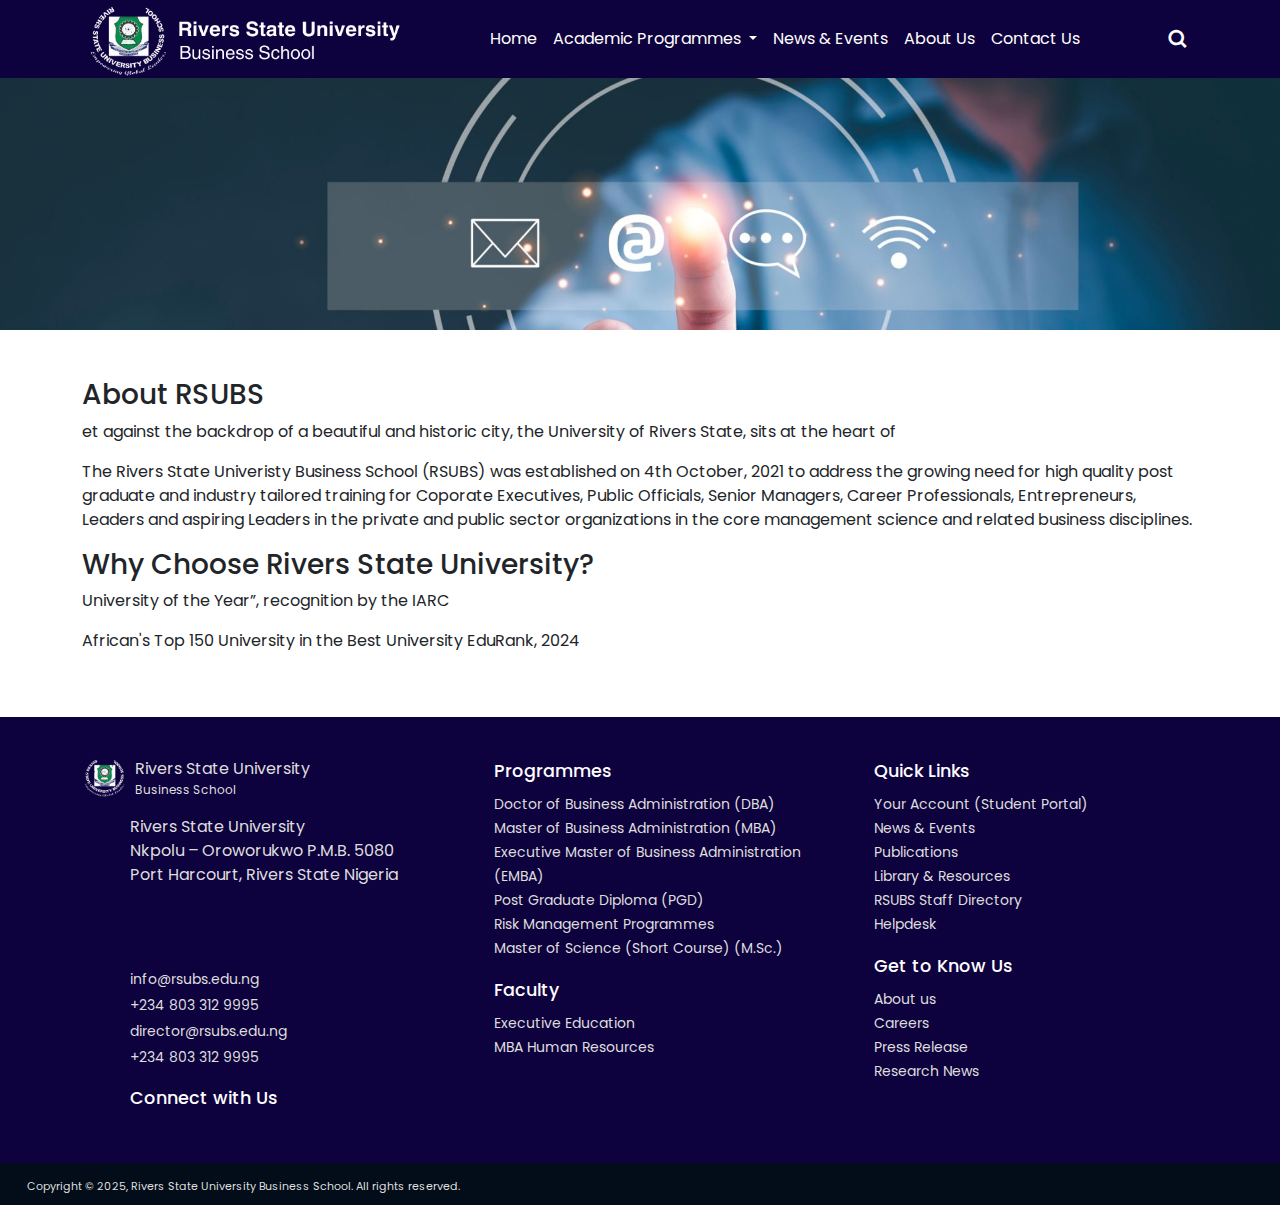
==== about.html @ 6d8b3d9a "doc:add_about_us page" ====
<!DOCTYPE html>
<html lang="en">
  <head>
    <meta charset="UTF-8" />
    <meta name="viewport" content="width=device-width, initial-scale=1.0" />
    <link href="favicon.ico" rel="shortcut icon" type="image/x-icon" />
    <!-- Boxicons CDN Link -->
    <link
      href="https://unpkg.com/boxicons@2.0.7/css/boxicons.min.css"
      rel="stylesheet"
    />
    <!-- font awesome -->
    <link
      rel="stylesheet"
      href="https://cdnjs.cloudflare.com/ajax/libs/font-awesome/6.1.0/css/all.min.css"
      integrity="sha512-10/jx2EXwxxWqCLX/hHth/vu2KY3jCF70dCQB8TSgNjbCVAC/8vai53GfMDrO2Emgwccf2pJqxct9ehpzG+MTw=="
      crossorigin="anonymous"
      referrerpolicy="no-referrer"
    />
    <!-- CSS Style -->
    <link rel="stylesheet" href="css/styles.css" />
    <link rel="stylesheet" href="css/newIndexStyle.css" />
    <!-- Bootstrap -->
    <link rel="stylesheet" href="bootstrap-5.3.3-dist/css/bootstrap.min.css" />
    <link
      rel="stylesheet"
      href="https://cdnjs.cloudflare.com/ajax/libs/OwlCarousel2/2.3.4/assets/owl.carousel.min.css"
    />
    <link
      rel="stylesheet"
      href="https://cdnjs.cloudflare.com/ajax/libs/OwlCarousel2/2.3.4/assets/owl.theme.default.min.css"
    />
    <link rel="stylesheet" href="style.css" />
    <title>About Us</title>
  </head>

  <body>
    <div class="wrapper">
      <!-- header -->
      <!-- <div class="header"></div> -->
      <header class="pb-3 py-lg-1 fixed-top">
        <nav class="navbar navbar-expand-lg container bg-transparent">
          <div class="container-fluid">
            <div class="logo">
              <a href="#">
                <img
                  src="images/RSULogo.png"
                  alt="Business School - RSU"
                  width="330px"
                />
              </a>
            </div>
            <button
              class="navbar-toggler"
              type="button"
              data-bs-toggle="offcanvas"
              data-bs-target="#offcanvasNavbar"
              aria-controls="offcanvasNavbar"
              aria-expanded="false"
              aria-label="Toggle navigation"
            >
              <span class="navbar-toggler-icon"></span>
            </button>
            <div class="offcanvas offcanvas-start" id="offcanvasNavbar">
              <div class="offcanvas-header">
                <h5
                  class="offcanvas-title text-white"
                  id="offcanvasNavbarLabel"
                >
                  RSUBS
                </h5>
                <button
                  type="button"
                  class="btn-close"
                  data-bs-dismiss="offcanvas"
                  aria-label="Close"
                ></button>
              </div>
              <div class="offcanvas-body">
                <ul class="navbar-nav ms-auto me-auto">
                  <li class="nav-item">
                    <a
                      class="nav-link active"
                      aria-current="page"
                      href="index.html"
                      >Home</a
                    >
                  </li>
                  <li class="nav-item dropdown">
                    <a
                      class="nav-link dropdown-toggle"
                      href="#"
                      role="button"
                      data-bs-toggle="dropdown"
                      aria-expanded="false"
                    >
                      Academic Programmes
                    </a>
                    <ul class="dropdown-menu border-0">
                      <li>
                        <a class="dropdown-item" href="#"
                          >Doctor of Business Administration</a
                        >
                      </li>
                      <li>
                        <a class="dropdown-item" href="#"
                          >Master of Business Administration</a
                        >
                      </li>
                      <li>
                        <a class="dropdown-item text-wrap" href="#"
                          >Executive Master of Business Administration</a
                        >
                      </li>

                      <li>
                        <a class="dropdown-item" href="#"
                          >Post Graduate Diploma</a
                        >
                      </li>
                      <li>
                        <a class="dropdown-item" href="#"
                          >Risk Management Programmes</a
                        >
                      </li>
                      <li class="dropdown">
                        <a
                          class="dropdown-item dropdown-toggle"
                          href="#"
                          role="button"
                          data-bs-display="static"
                          data-bs-toggle="dropdown"
                          aria-expanded="false"
                          >Master of Science (Short Courses)</a
                        >
                        <ul class="dropdown-menu sub-menu border-0">
                          <li>
                            <a class="dropdown-item" href="#"
                              >Laboratory Management</a
                            >
                          </li>
                          <li>
                            <a class="dropdown-item" href="#"
                              >Educational Management</a
                            >
                          </li>
                          <li>
                            <a class="dropdown-item" href="#"
                              >Small Business Management</a
                            >
                          </li>
                        </ul>
                      </li>
                    </ul>
                  </li>
                  <li class="nav-item">
                    <a class="nav-link" href="#news.html">News & Events</a>
                  </li>
                  <li class="nav-item">
                    <a class="nav-link" href="about.html">About Us</a>
                  </li>
                  <li class="nav-item">
                    <a class="nav-link" href="contact.html">Contact Us</a>
                  </li>
                </ul>
                <div class="search-box">
                  <i class="bx bx-search"></i>
                  <div class="input-box">
                    <input type="text" placeholder="Search..." />
                  </div>
                </div>
              </div>
            </div>
          </div>
        </nav>
      </header>
      <!-- header end -->

      <main>
        <section id="hero-section">
          <div class="contactHero--img"></div>
        </section>
        <div class="container py-5">
          <section class="about-content">
            <div class="brief-history">
              <h3>About RSUBS</h3>
              <p>
                et against the backdrop of a beautiful and historic city, the
                University of Rivers State, sits at the heart of
              </p>
              <p>
                The Rivers State Univeristy Business School (RSUBS) was
                established on 4th October, 2021 to address the growing need for
                high quality post graduate and industry tailored training for
                Coporate Executives, Public Officials, Senior Managers, Career
                Professionals, Entrepreneurs, Leaders and aspiring Leaders in
                the private and public sector organizations in the core
                management science and related business disciplines.
              </p>
            </div>
            <div class="rsu-accolades">
              <div>
                <h3 class="rsu-accolades-heading">
                  Why Choose Rivers State University?
                </h3>
              </div>
              <article class="rsu-accolades-blocks">
                <div class="rsu-accolades-block-1">
                  <span class="accolades-icon"
                    ><i class="fa-solid fa-crown"></i
                  ></span>
                  <p class="accolades-text">
                    University of the Year”, recognition by the IARC
                  </p>
                </div>
                <div class="rsu-accolades-block-2">
                  <span class="accolades-icon"
                    ><i class="fa-solid fa-ranking-star"></i
                  ></span>
                  <p class="accolades-text">
                    African's Top 150 University in the Best University EduRank,
                    2024
                  </p>
                </div>
              </article>
            </div>
          </section>
        </div>
      </main>

      <!-- footer-->
      <footer id="footer"></footer>
    </div>

    <script src="bootstrap-5.3.3-dist/js/jquery-3.7.1.min.js"></script>
    <script src="https://cdnjs.cloudflare.com/ajax/libs/OwlCarousel2/2.3.4/owl.carousel.min.js"></script>
    <script src="bootstrap-5.3.3-dist/js/bootstrap.bundle.min.js"></script>
    <script>
      document.querySelectorAll(".dropdown-menu a").forEach(function (e) {
        let nextEl = e.nextElementSibling;
        if (nextEl && nextEl.classList.contains("sub-menu")) {
          e.addEventListener("click", function (e) {
            e.preventDefault();
            e.stopPropagation();
          });
        }
      });

      $(".testimonial_slider_area").owlCarousel({
        autoplay: true,
        slideSpeed: 1000,
        items: 3,
        loop: true,
        nav: true,
        navText: [
          '<i class="fa fa-arrow-left"></i>',
          '<i class="fa fa-arrow-right"></i>',
        ],
        margin: 30,
        dots: false,
        responsive: {
          320: {
            items: 1,
          },
          600: {
            items: 1,
          },
          767: {
            items: 2,
          },
          1000: {
            items: 3,
          },
        },
      });
    </script>
    <script src="js/headerFooter.js"></script>
    <script src="js/scripts.js"></script>
  </body>
</html>
---- css/styles.css ----
/* Googlefont Poppins CDN Link */
@import url("https://fonts.googleapis.com/css2?family=Poppins:wght@200;300;400;500;600;700&display=swap");
* {
  margin: 0;
  padding: 0;
  box-sizing: border-box;
  font-family: "Poppins", sans-serif;
}
body {
  min-height: 100vh;
}
nav {
  position: fixed;
  top: 0;
  left: 0;
  width: 100%;
  height: 100%;
  height: 70px;
  background: #3b5998;
  box-shadow: 0 1px 2px rgba(0, 0, 0, 0.2);
  z-index: 99;
}
nav .navbar {
  height: 100%;
  max-width: 1250px;
  width: 100%;
  display: flex;
  align-items: center;
  justify-content: space-between;
  margin: auto;
  /* background: red; */
  padding: 0 50px;
}
.navbar .logo a {
  color: #fff;
  text-decoration: none;
}
nav .navbar .nav-links {
  line-height: 70px;
  height: 100%;
}
nav .navbar .links {
  display: flex;
}
nav .navbar .links li {
  position: relative;
  display: flex;
  align-items: center;
  justify-content: space-between;
  list-style: none;
  padding: 0 14px;
}
nav .navbar .links li a {
  height: 100%;
  text-decoration: none;
  white-space: nowrap;
  color: #fff;
  font-size: 15px;
  font-weight: 500;
}
.links li:hover .htmlcss-arrow,
.links li:hover .js-arrow {
  transform: rotate(180deg);
}

nav .navbar .links li .arrow {
  /* background: red; */
  height: 100%;
  width: 22px;
  line-height: 70px;
  text-align: center;
  display: inline-block;
  color: #fff;
  transition: all 0.3s ease;
}
nav .navbar .links li .sub-menu {
  position: absolute;
  top: 70px;
  left: 0;
  line-height: 40px;
  background: #3b5998;
  box-shadow: 0 1px 2px rgba(0, 0, 0, 0.2);
  border-radius: 0 0 4px 4px;
  display: none;
  z-index: 2;
}
nav .navbar .links li:hover .htmlCss-sub-menu,
nav .navbar .links li:hover .js-sub-menu {
  display: block;
}
.navbar .links li .sub-menu li {
  padding: 0 22px;
  border-bottom: 1px solid rgba(255, 255, 255, 0.1);
}
.navbar .links li .sub-menu a {
  color: #fff;
  font-size: 15px;
  font-weight: 500;
}
.navbar .links li .sub-menu .more-arrow {
  line-height: 40px;
}
.navbar .links li .htmlCss-more-sub-menu {
  /* line-height: 40px; */
}
.navbar .links li .sub-menu .more-sub-menu {
  position: absolute;
  top: 0;
  left: 100%;
  border-radius: 0 4px 4px 4px;
  z-index: 1;
  display: none;
}
.links li .sub-menu .more:hover .more-sub-menu {
  display: block;
}
.navbar .search-box {
  position: relative;
  height: 40px;
  width: 40px;
}
.navbar .search-box i {
  position: absolute;
  height: 100%;
  width: 100%;
  line-height: 40px;
  text-align: center;
  font-size: 22px;
  color: #fff;
  font-weight: 600;
  cursor: pointer;
  transition: all 0.3s ease;
}
.navbar .search-box .input-box {
  position: absolute;
  right: calc(100% - 300px);
  top: 80px;
  height: 60px;
  width: 300px;
  background: #3b5998;
  border-radius: 6px;
  opacity: 0;
  pointer-events: none;
  transition: all 0.4s ease;
}

/* responsive search input-box 14/07/24 */
@media screen and (min-width: 992px){
  .navbar .search-box .input-box {
    right: calc(100% - 40px);
  }
}

.navbar.showInput .search-box .input-box {
  top: 65px;
  opacity: 1;
  pointer-events: auto;
  background: #3b5998;
}
.search-box .input-box::before {
  content: "";
  position: absolute;
  height: 20px;
  width: 20px;
  background: #3b5998;
  right: 10px;
  top: -6px;
  transform: rotate(45deg);
}
.search-box .input-box input {
  position: absolute;
  top: 50%;
  left: 50%;
  border-radius: 4px;
  transform: translate(-50%, -50%);
  height: 35px;
  width: 280px;
  outline: none;
  padding: 0 15px;
  font-size: 16px;
  border: none;
}
.navbar .nav-links .sidebar-logo {
  display: none;
}
.navbar .bx-menu {
  display: none;
}

/* start of banner */
.banner {
  position: relative;
}
.banner img {
  width: 100%;
  display: block;
}
.banner .overlay {
  position: absolute;
  top: 80px; /* Height of the navbar */
  left: 0;
  width: 100%;
  padding: 20px;
  color: #fff;
  background-color: rgba(0, 0, 0, 0.5);
  box-sizing: border-box;
}
@media screen and (max-width: 576px) {
  .overlay {
    background: linear-gradient(rgba(0, 0, 0, 0.5), rgba(0, 0, 0, 0.8)), url(/images/banner2-bg.jpg);
    background-position: center;
    background-repeat: no-repeat;
    background-size: cover;
  }

  .banner .overlay {
    position: relative;
    background-color: rgba(0, 0, 0, 1);
    margin-block-end: 50px;
    text-align: center;
  }

  .banner .overlay .cta-btn {
    border-radius: 10px;
    box-shadow: 0 0 6px white;
  }
  .banner .overlay .cta-btn:hover {
    box-shadow: 0 0 0 1px white;
  }
}

.banner .overlay .heading {
  display: inline-block;
  font-size: 25px;
  font-weight: 700;
  margin-bottom: 20px;
}
.banner .overlay .info {
  _color: #abb8c3;
  text-shadow: 2px 2px 2px black;
}
.banner .overlay .cta-btn {
  display: inline-block;
  color: #fff;
  font-size: 1rem; /* Adjust font size to allow shrinking */
  font-weight: 500;
  line-height: 1.19;
  letter-spacing: -0.3px;
  text-decoration: none;
  background: #040442;
  padding: 10px 20px; /* Add padding to the button */
  transition: background-color 1.5s ease;
}
.banner .overlay .cta-btn:hover {
  background: #059242;
}
@keyframes rise {
  from {
    transform: translateX(-100%);
  }
  to {
    transform: translateX(0%);
  }
}
@keyframes linear_fade {
  from {
    opacity: 0;
  }
  to {
    opacity: 1;
  }
}
.banner .overlay {
  animation-name: rise, linear_fade;
  animation-duration: 1000ms, 400ms;
  animation-timing-function: ease, linear;
  animation-delay: 100ms, 0s;
  animation-iteration-count: 1, 1;
  animation-direction: normal, normal;
  animation-fill-mode: both, both;
  animation-play-state: running;
}

@media (min-width: 920px) {
  .banner .overlay {
    position: absolute;
    top: 50%;
    left: 15px;
    padding: 20px;
    color: #fff;
    background-color: rgba(0, 0, 0, 0.5);
    box-sizing: border-box;
    width: auto;
    max-width: 80%; /* Set maximum width for desktop view */
    padding: 20px;
    background-color: rgba(0, 0, 0, 0.5);
  }

  .banner .overlay .info {
    margin-bottom: 1rem; /* Add margin to create space between paragraphs */
  }
}

/* About in HomePage */
.about-us {
  max-width: 1000px;
  background-color: #f8f8f8;
  padding: 1.5rem 1.2rem;
  margin: 0 auto;
}
.about-us h2 {
  color: #3b5998;
  border-bottom: 1px solid #eaeaea;
  padding-bottom: 1rem;
}
.about-us .about-info {
  padding-top: 1rem;
}
.about-us .about-info p {
  margin-bottom: 1rem;
}

/* programmes */
#programmes {
  text-align: center; /* Center the section content */
  margin: 50px auto; /* Add margin for better spacing */
}

#programmes h2 {
  color: #3b5998;
  font-size: 2rem;
  margin-bottom: 1rem;
}

.programme-container {
  display: flex;
  flex-wrap: wrap; /* Allow items to wrap on smaller screens */
  justify-content: center; /* Center the programmes horizontally */
  width: 1250px; /* Increase container width */
  margin: 0 auto; /* Center the container horizontally */
}

.programme {
  margin: 10px; /* Add margin between programmes */
  position: relative; /* Needed for the overlay effect */
}

.programme a {
  display: block; /* Make the entire programme area clickable */
}

.programme img {
  width: 320px; /* Increase image width */
  height: 220px; /* Increase image height */
  object-fit: cover; /* Ensure images fill the container */
}

.programme-info {
  position: absolute; /* Position info over the image */
  bottom: 0;
  left: 0;
  width: 100%;
  background-color: rgba(0, 0, 0, 0.5); /* Create a dark overlay */
  color: #fff; /* Set initial text color to white */
  padding: 10px;
  text-align: center;
  transition: color 0.3s ease; /* Add hover transition for color */
}

.programme:hover .programme-info h3,
.programme:hover .programme-info p {
  text-decoration: underline dotted #fff; /* Add dotted underline on hover */
}

/* Responsive Styles */
@media only screen and (max-width: 768px) {
  .programme-container {
    width: 100%; /* Set full width on smaller screens */
  }

  .programme {
    flex: 0 0 50%; /* Make programmes 2 columns on mobile */
  }
}

@media only screen and (max-width: 480px) {
  .programme {
    flex: 0 0 100%; /* Make programmes 1 column on very small screens */
  }
}
/* News & Events */
.news-events {
  padding: 50px 0;
  background-color: #fff;
}

.section-title {
  text-align: center;
  margin-bottom: 30px;
  font-size: 32px;
  color: #0E023E;
  position: relative;
  display: inline-block;
  padding-left: 120px;
  font-weight: bold;
}

@media screen and (max-width: 576px) {
  .section-title {
    font-size: 25px;
  }
  .section-subtitle {
    font-size: 14px;
  }
}


.section-title::before {
  content: "";
  position: absolute;
  left: 0;
  top: 50%;
  width: 111px;
  height: 5px;
  background-color: red;
  transform: translateY(-50%);
}

.section-subtitle {
  padding-left: 120px;
  margin-top: -35px;
}


.container {
  max-width: 1000px;
  margin: 0 auto;
}

.news {
  display: grid;
  grid-template-columns: repeat(auto-fit, minmax(300px, 1fr));
  gap: 30px;
}

.news-item {
  background-color: #fff;
  border-radius: 8px;
  overflow: hidden;
  box-shadow: 0 4px 8px rgba(0, 0, 0, 0.1);
}

.news-item img {
  width: 100%;
  height: 200px;
  object-fit: cover;
  border-bottom: 1px solid #ddd;
}

.news-info {
  padding: 20px;
}

.news-title {
  margin-top: 0;
  font-size: 20px;
  color: #333;
}

.news-date {
  margin-bottom: 10px;
  font-size: 14px;
  color: #666;
}

.news-description {
  margin-bottom: 20px;
  font-size: 16px;
  color: #444;
}
@media screen and (max-width: 576px) {
  .news-description {
    font-size: 14px;
  }
  .news-date {
    font-size: 12px;
  }
  .read-more {
    font-size: 14px;
  }
}

.read-more {
  display: inline-block;
  color: #007bff;
  text-decoration: none;
  font-weight: bold;
  transition: color 0.3s;
}

.read-more:hover {
  color: #0056b3;
}

/* footer */
.footer {
  color: #ddd;
  background-color: #0E023E !important
  /* background-color: #3b5998; light - #337ab7 */
}
.footer-items {
  /* display: flex; */
  /* justify-content: space-evenly; */
  width: 100%;
  margin: 0 auto;
}
.footer-items h3 {
  font-size: 1.1rem;
  font-weight: 500;
  color: #fff;
  margin: 20px 0 10px 0;
}
.footer-items ul {
  list-style: none;
  margin-bottom: 20px;
}
.footer-items li.info {
  font-size: 0.875rem;
  margin-bottom: 5px;
}
.footer-items li a {
  text-decoration: none;
  color: #ddd;
  font-size: 0.875rem;
}
.footer-items li a:hover {
  text-decoration: underline;
}
.footer .copyright-items {
  padding-top: 5px;
  /* border-top: 1px solid #7a96d4; */
  background-color: #020d19;
}
.footer .copyright {
  max-width: 1250px;
  font-size: 11px;
  display: flex;
  margin: 0 auto;
}
.footer .copyright .label {
  line-height: 2.3rem;
  flex: 1;
}
/* start of media queries */
@media (max-width: 920px) {
  nav .navbar {
    max-width: 100%;
    padding: 0 25px;
  }

  nav .navbar .logo a {
    font-size: 27px;
  }
  nav .navbar .links li {
    padding: 0 10px;
    white-space: nowrap;
  }
  nav .navbar .links li a {
    font-size: 15px;
  }
}
@media (max-width: 800px) {
  nav {
    /* position: relative; */
  }
  .navbar .bx-menu {
    display: block;
  }
  nav .navbar .nav-links {
    position: fixed;
    top: 0;
    left: -100%;
    display: block;
    max-width: 270px;
    width: 100%;
    background: #3b5998;
    line-height: 40px;
    padding: 20px;
    box-shadow: 0 5px 10px rgba(0, 0, 0, 0.2);
    transition: all 0.5s ease;
    z-index: 1000;
  }
  .navbar .nav-links .sidebar-logo {
    display: flex;
    align-items: center;
    justify-content: space-between;
  }
  .sidebar-logo .logo-name {
    font-size: 25px;
    color: #fff;
  }
  .sidebar-logo i,
  .navbar .bx-menu {
    font-size: 25px;
    color: #fff;
  }
  nav .navbar .links {
    display: block;
    margin-top: 20px;
  }
  nav .navbar .links li .arrow {
    line-height: 40px;
  }
  nav .navbar .links li {
    display: block;
  }
  nav .navbar .links li .sub-menu {
    position: relative;
    top: 0;
    box-shadow: none;
    display: none;
  }
  nav .navbar .links li .sub-menu li {
    border-bottom: none;
  }
  .navbar .links li .sub-menu .more-sub-menu {
    display: none;
    position: relative;
    left: 0;
  }
  .navbar .links li .sub-menu .more-sub-menu li {
    display: flex;
    align-items: center;
    justify-content: space-between;
  }
  .links li:hover .htmlcss-arrow,
  .links li:hover .js-arrow {
    transform: rotate(0deg);
  }
  .navbar .links li .sub-menu .more-sub-menu {
    display: none;
  }
  .navbar .links li .sub-menu .more span {
    /* background: red; */
    display: flex;
    align-items: center;
    /* justify-content: space-between; */
  }

  .links li .sub-menu .more:hover .more-sub-menu {
    display: none;
  }
  nav .navbar .links li:hover .htmlCss-sub-menu,
  nav .navbar .links li:hover .js-sub-menu {
    display: none;
  }
  .navbar .nav-links.show1 .links .htmlCss-sub-menu,
  .navbar .nav-links.show3 .links .js-sub-menu,
  .navbar .nav-links.show2 .links .more .more-sub-menu {
    display: block;
  }
  .navbar .nav-links.show1 .links .htmlcss-arrow,
  .navbar .nav-links.show3 .links .js-arrow {
    transform: rotate(180deg);
  }
  .navbar .nav-links.show2 .links .more-arrow {
    transform: rotate(90deg);
  }
}
@media (max-width: 370px) {
  nav .navbar .nav-links {
    max-width: 100%;
  }
}
---- css/newIndexStyle.css ----
header, .offcanvas {
    background-color: #0E023E !important;
}
@media screen and (max-width: 576px) {
    header img {
        width: 230px;
        /* height: 44px; */
    }
}

.navbar {
    box-shadow: none;
}

.nav-link {
    color: #fff !important;
    font-weight: bold;
}
/* responsive font-size 20/7/2024 */
@media screen and (max-width: 1199px) {
    .nav-link {
        font-size: 14px !important;
    }
}
.navbar-toggler {
    border: 1px solid rgb(255, 255, 255) !important;
    --bs-navbar-toggler-icon-bg: url("data:image/svg+xml,%3csvg xmlns='http://www.w3.org/2000/svg' viewBox='0 0 30 30'%3e%3cpath stroke='rgba(255, 255, 255, 1)' stroke-linecap='round' stroke-miterlimit='10' stroke-width='2' d='M4 7h22M4 15h22M4 23h22'/%3e%3c/svg%3e");
}
.navbar-toggler:focus {
    box-shadow: 0 0 0 3px rgb(255, 255, 255) !important;
}

.navbar-toggler-icon {
    color: rgb(255, 255, 255) !important;
}

.offcanvas {
    width: 420px !important;
}

.btn-close {
    filter: invert(1); 
}

.explore-degree {
    margin-top: 100px;
}
@media screen and (min-width: 576px){
    .explore-degree {
        margin-block: 50px;
    } 
}

.explore-text, .business-driven--title, .testimonial_area-title {
    font-size: 32px;
    font-weight: bold;
    color: #0E023E;
}
@media screen and (max-width: 576px) {
    .explore-text, .business-driven--title, .testimonial_area-title {
        font-size: 25px;
    }
}

.explore-degree .row {
    margin-right: 0;
}

.explore-degree li {
    list-style-type: none;
    line-height: 3;
    border-bottom: 1px solid rgba(0, 0, 0, 0.2);
}

.business-driven {
    background-color: #F8F8FF;

    .row {
        margin-inline: 0 !important;
    }
    img {
        width: 100%;
    }
}
.business-driven--text {
    color: #333;
    font-size: 16px;
    line-height: 2;
    text-align: justify !important;
}
@media screen and (max-width: 576px) {
    .business-driven--text {
        font-size: 14px;
    }
}

.offer {
    /* position: relative; */
    width: 100%;
    height: auto; /* Adjust the height as needed */
    background: linear-gradient(rgba(14, 2, 62, .78), rgba(14, 2, 62, .78)), url('/images/rsu building 1.svg');
    background-size: cover;
    background-position: center;
    color: white;
}

.offer h3 {
    font-size: 32px;
    font-weight: bold;
    margin-top: -40px;
    margin-bottom: 40px;
}
.offer-subtitle {
    font-size: 16px;
    line-height: 2;
}

@media screen and (max-width: 576px) {
    .offer h3 {
        font-size: 25px;
    }
    .offer-subtitle {
        font-size: 14px;
    }
}

.offer li {
    /* display: inline-block; */
    list-style-type: none;
    border: 2px solid white;
    line-height: 3;
    padding: 15px;
    width: 100%;
    text-align: center;
    transition: all 1s;
}

.offer li a:hover {
    color: #0E023E;
    font-weight: bold;
    background-color: #F8F8FF;
}

.offer li a{
    text-decoration: none;
    color: white;
    padding: 25px;
    transition: all 1s;
    font-weight: bold;
}
@media screen and (min-width: 769px) {
    .offer li{
        max-width: 400px;
    }
}
@media screen and (max-width: 768px) {
    .offer li{
        width: 100%;
    }
    .offer ul {
        padding: 0;
    }
}
.offer li:nth-child(2) {
    margin-block: 25px;
}

#testimonial_area {
    background-color: #F8F8FF;
    padding: 5% 0;
}
.box-area {
    padding: 30px;
    position: relative;
    display: block;
    background: transparent;
    color: #000;
    border: 1px solid #3b5998;
    /* box-shadow: rgba(0, 0, 0, 0.35) 0 2px 7px; */
    margin: 40px 0;
    /* text-overflow: ellipsis; */
}

.box-area h5 {
    font-size: 16px;
    font-weight: 700;
    color: #3b5998;
    margin-top: 30px;
    margin-bottom: 5px;
    text-transform: uppercase;
    letter-spacing: 1px;
}

 .box-area span {
    color: #262626;
    display: block;
    font-size: 13px;
    margin: 0 0 10px;
    font-weight: 400;
}

.box-area .content{
    color: #333;
    font-size: 14px;
}

.box-area .img-area{
    width: 90px;
    height: 90px;
    position: absolute;
    top: -40px;
    left: 0;
    bottom: 0;
    margin: 0 auto;
    right: 0;
    z-index: 1;
    border: 5px solid #fff;
    border-radius: 50%;
    box-shadow: 0 5px 4px rgba(0, 0, 0, 0.5);
} 
.box-area .img-area img {
    width: 100%;
    height: auto;
    border-radius: 50%;
}

.socials {
    margin-top: 30px;
}

.socials i {
    margin: 0 10px;
    color: #3b5998;
    font-size: 18px;
}

#testimonial_area .owl-nav {
    position: absolute;
    top: 50%;
    width: 100%;
}
#testimonial_area .owl-prev,
#testimonial_area .owl-next {
    width: 40px;
    height: 40px;
    line-height: 40px;
    color: #3b5998;
    border-radius: 50%;
    text-align: center;
    background: transparent;
    position: absolute;
}

#testimonial_area .owl-prev {
    left: -60px;
    top: -30px;
}
#testimonial_area .owl-next {
    right: -60px;
    top: -30px;
}

@media only screen and (max-width: 991px) {
    .owl-nav {
        display: none;
    }
}

@media only screen and (max-width: 767px) {
    .owl-nav {
        display: none;
    }
    .box-area {
        text-align: center;
    }
}

/* contact us */
.content .row {
    margin-inline: 0;
}

.contactForm--title {
    font-size: 25px;
    color: #3b5998;
}
@media screen and (max-width: 576px) {
    .contactForm--title {
        font-size: 20px;
    }
}

@media screen and (min-width: 769px) {
    .border-responsive-lg {
        border-left: 1px solid rgba(0, 0, 0, 0.2);
    }
}

.hero-section {
    max-width: 1250px;
}

.contactHero--img {
    width: 100%;
    padding-top: 21.09%;
    margin-top: 60px;
    background-image: url(/images/contactus2.png);
    background-position: center;
    background-size: cover;
    background-repeat: no-repeat;
    position:relative;
}

@media only screen and (max-width: 768px) {
    .contactHero--img {
        margin-top: 85px;
    }
}
#contact-content ul {
    padding-left: 0;
}
#contact-content li {
    list-style-type: none;
    font-size: 14px;
}

.contact-content--title, .contact-content--subtitle {
    color: #3b5998;
    font-weight: bold;
}

/* About us */
.aboutHero--img {
    
}
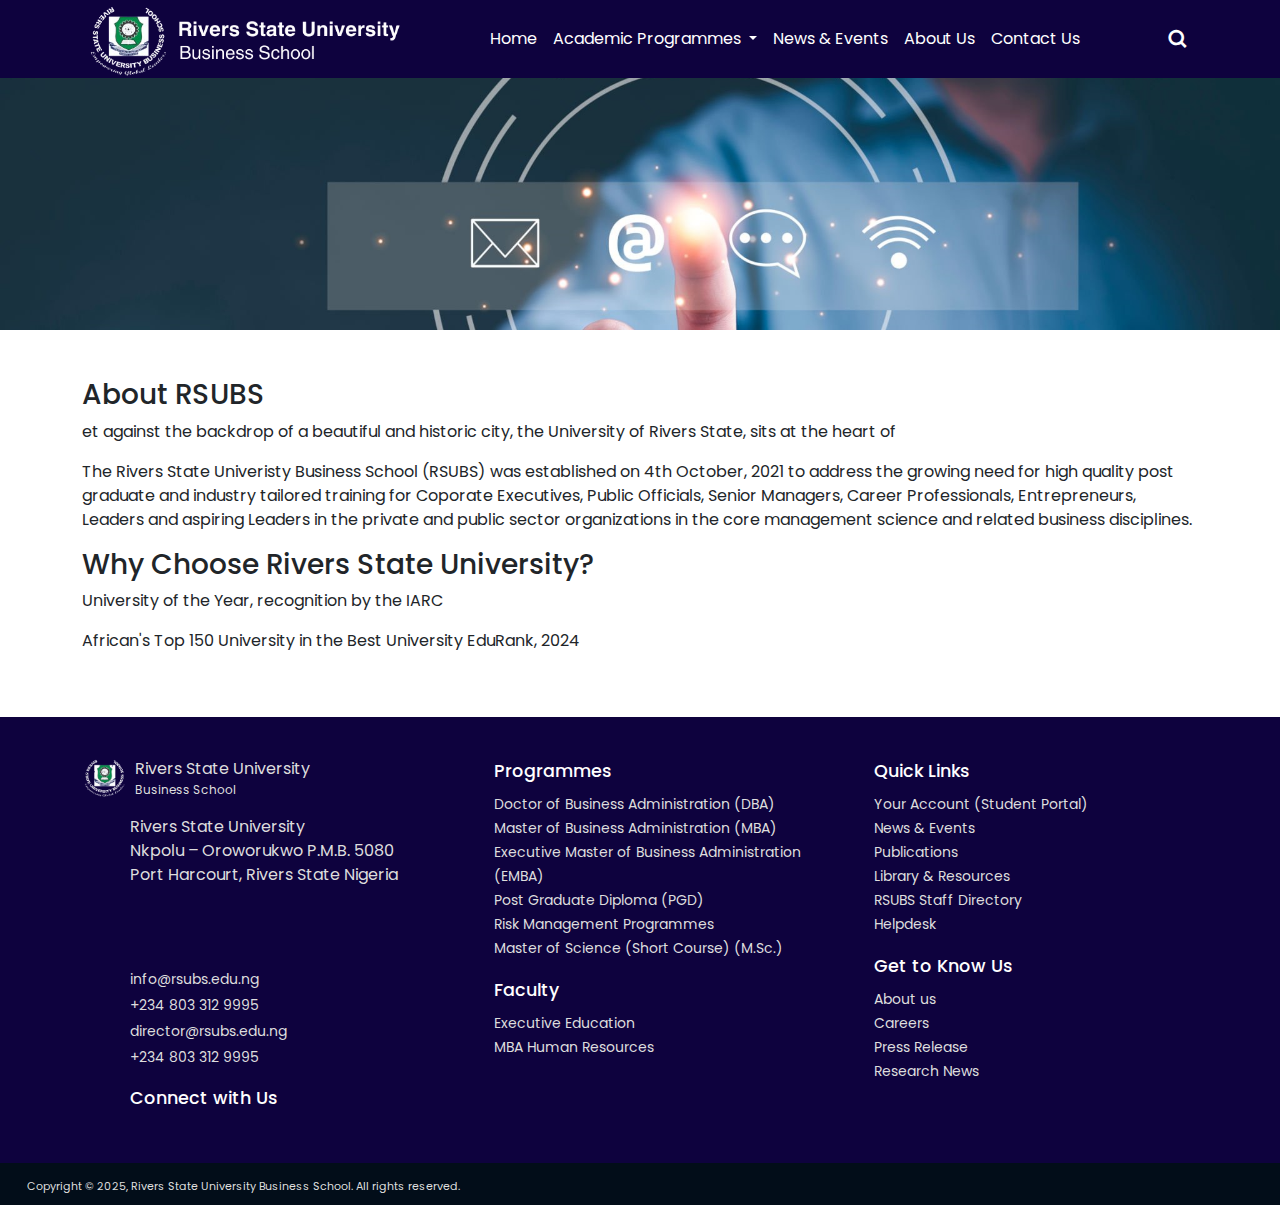
==== commit a4a2575d: "refactor:update_about_us" ====
--- a/about.html
+++ b/about.html
@@ -210,7 +210,7 @@
                     ><i class="fa-solid fa-crown"></i
                   ></span>
                   <p class="accolades-text">
-                    University of the Year”, recognition by the IARC
+                    University of the Year, recognition by the IARC
                   </p>
                 </div>
                 <div class="rsu-accolades-block-2">
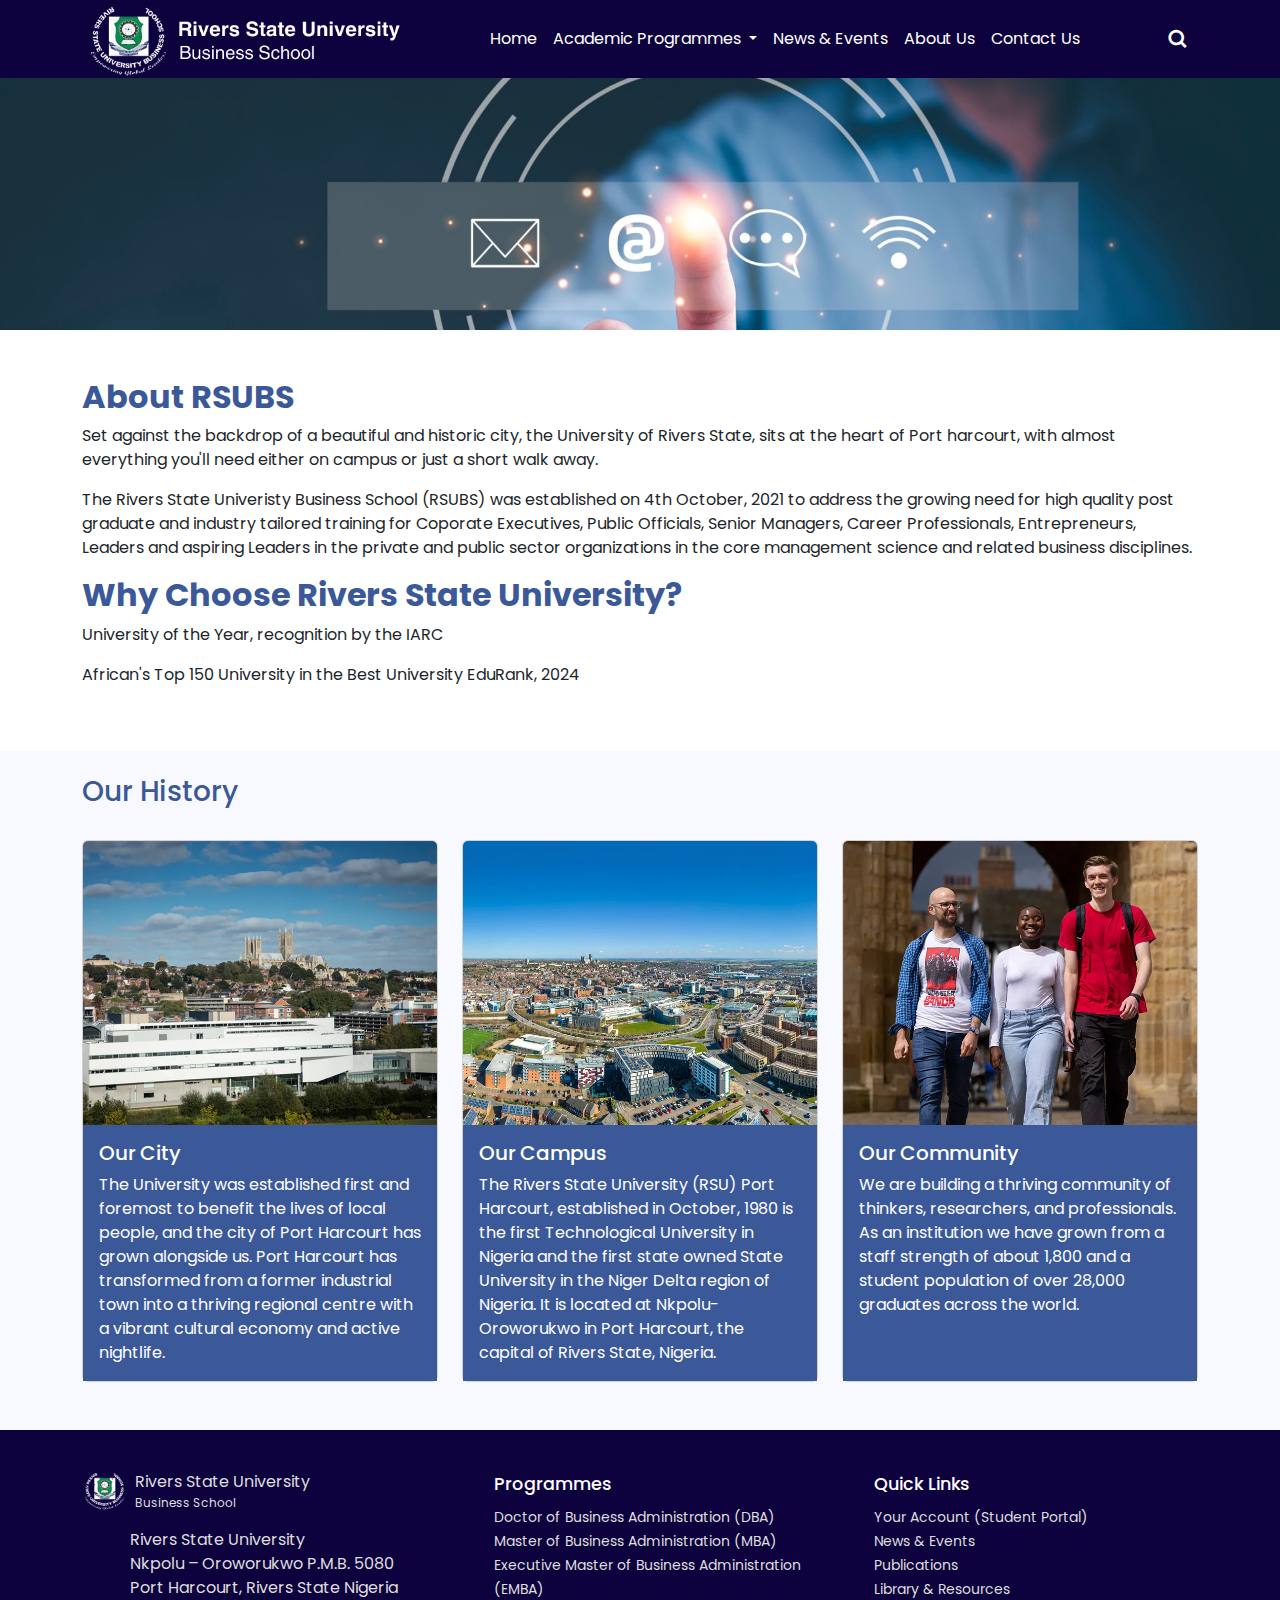
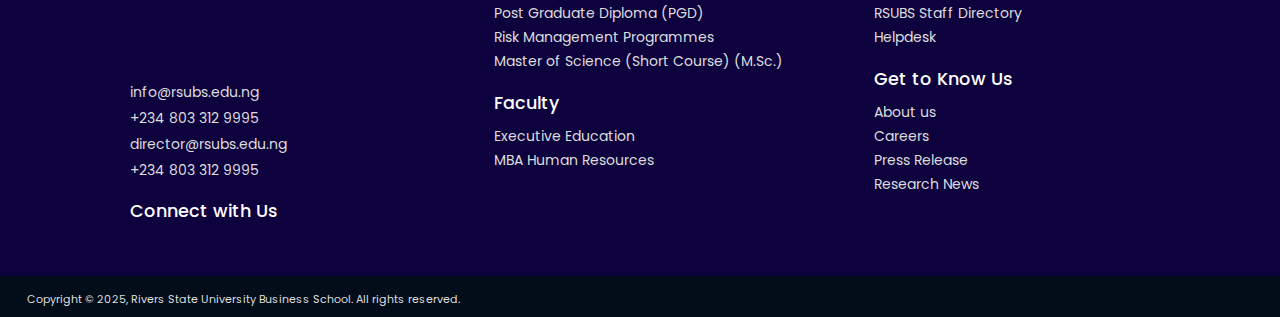
==== commit 9a84133a: "refactor:unpdate_about-us" ====
--- a/about.html
+++ b/about.html
@@ -180,13 +180,13 @@
         <section id="hero-section">
           <div class="contactHero--img"></div>
         </section>
-        <div class="container py-5">
-          <section class="about-content">
+        <section class="about-rsu">
+            <div class="container py-5">
             <div class="brief-history">
-              <h3>About RSUBS</h3>
+              <h3 class="about-rsu-heading">About RSUBS</h3>
               <p>
-                et against the backdrop of a beautiful and historic city, the
-                University of Rivers State, sits at the heart of
+                Set against the backdrop of a beautiful and historic city, the
+                University of Rivers State, sits at the heart of Port harcourt, with almost everything you'll need either on campus or just a short walk away.
               </p>
               <p>
                 The Rivers State Univeristy Business School (RSUBS) was
@@ -224,8 +224,55 @@
                 </div>
               </article>
             </div>
+        </div>
           </section>
-        </div>
+        <section class="rsu-history">
+          <div class="container pb-5">
+              <div class="rsu-history-heading py-4">
+                  <h3>Our History</h3>
+              </div>
+              <div class="rsu-history-cards">
+                  <div class="row row-cols-1 row-cols-md-3 g-4">
+                      <div class="col">
+                        <div class="card h-100">
+                          <img src="images/ourCity.webp" class="card-img-top" alt="...">
+                          <div class="card-body" style="background-color: #3b5998; color: #fff;">
+                            <h5 class="card-title">Our City</h5>
+                            <p class="card-text">The University was established first and foremost to benefit the lives of local people, and the city of Port Harcourt has grown alongside us. Port Harcourt has transformed from a former industrial town into a thriving regional centre with a vibrant cultural economy and active nightlife.</p>
+                          </div>
+                        </div>
+                      </div>
+                      <div class="col">
+                        <div class="card h-100">
+                          <img src="images/ourCampus.webp" class="card-img-top" alt="...">
+                          <div class="card-body"  style="background-color: #3b5998; color: #fff;">
+                            <h5 class="card-title">Our Campus</h5>
+                            <p class="card-text">The Rivers State University (RSU) Port Harcourt, established in October, 1980 is the first Technological University in Nigeria and the first state owned State University in the Niger Delta region of Nigeria. It is located at Nkpolu-Oroworukwo in Port Harcourt, the capital of Rivers State, Nigeria.</p>
+                          </div>
+                        </div>
+                      </div>
+                      <div class="col">
+                        <div class="card h-100">
+                          <img src="images/ourCommunity.webp" class="card-img-top" alt="...">
+                          <div class="card-body" style="background-color: #3b5998; color: #fff;">
+                            <h5 class="card-title">Our Community</h5>
+                            <p class="card-text">We are building a thriving community of thinkers, researchers, and professionals. As an institution we have grown from a staff strength of about 1,800 and a student population of over 28,000 graduates across the world.</p>
+                          </div>
+                        </div>
+                      </div>
+                      <!-- <div class="col">
+                        <div class="card h-100">
+                          <img src="..." class="card-img-top" alt="...">
+                          <div class="card-body">
+                            <h5 class="card-title">Card title</h5>
+                            <p class="card-text">This is a longer card with supporting text below as a natural lead-in to additional content. This content is a little bit longer.</p>
+                          </div>
+                        </div>
+                      </div> -->
+                    </div>
+              </div>
+          </div>
+        </section>
       </main>
 
       <!-- footer-->
--- a/css/newIndexStyle.css
+++ b/css/newIndexStyle.css
@@ -333,4 +333,19 @@
 /* About us */
 .aboutHero--img {
     
+}
+
+.rsu-history {
+    background-color: #F8F8FF
+}
+
+.about-rsu-heading, .rsu-accolades-heading, .rsu-history-heading {
+    font-size: 32px;
+    font-weight: bold;
+    color: #3b5998;
+}
+@media screen and (max-width: 768px) {
+    /* .rsu-history-heading { */
+        font-size: 25px;
+    }
 }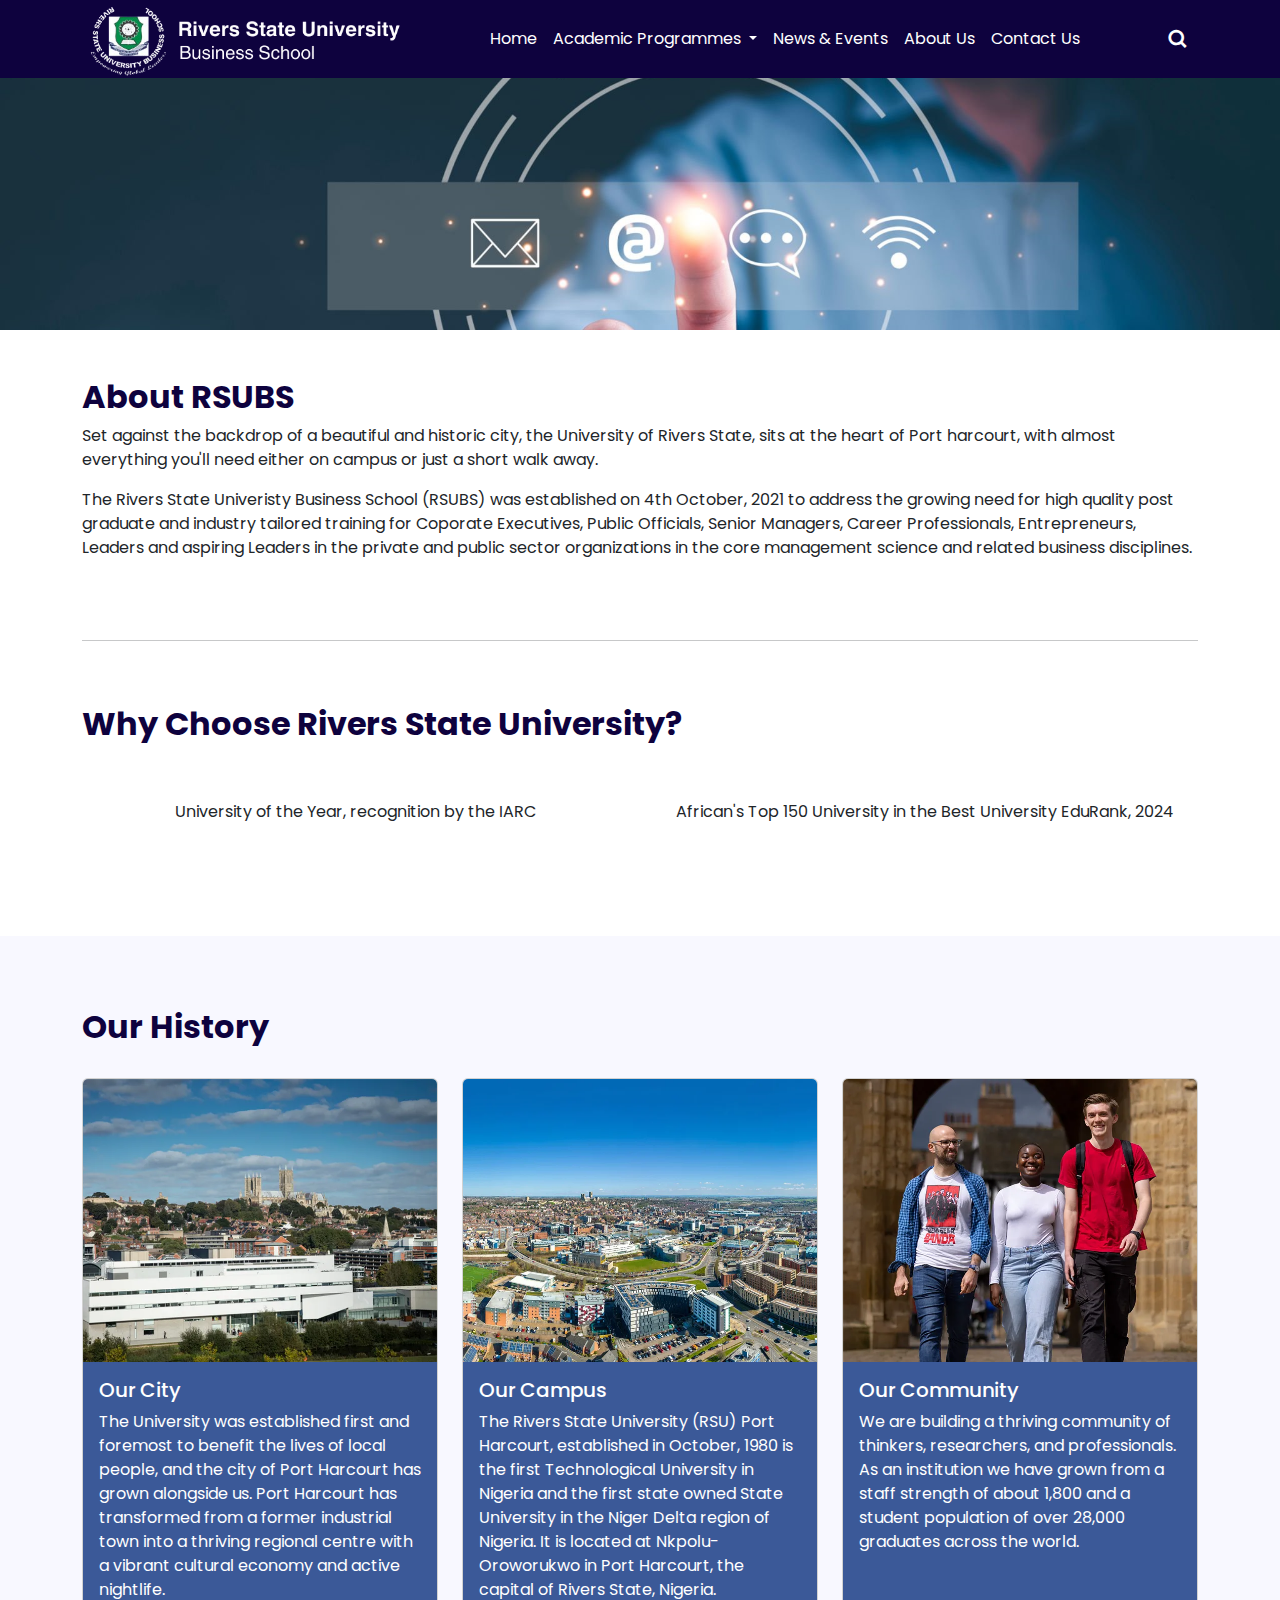
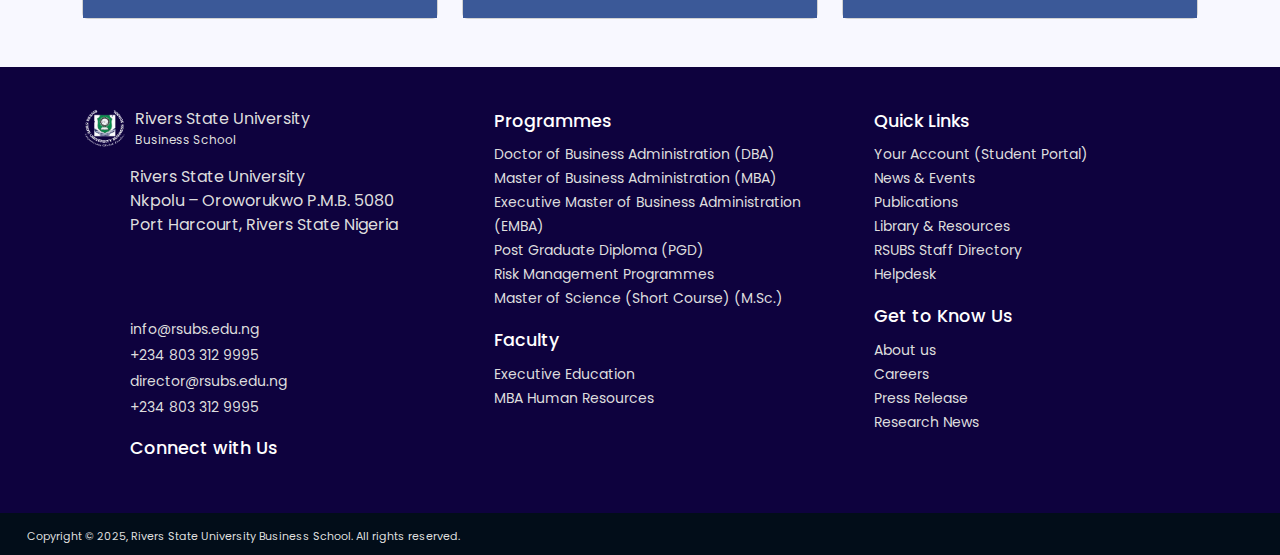
==== commit df6a8bd3: "refactor:update_about_us" ====
--- a/about.html
+++ b/about.html
@@ -181,14 +181,16 @@
           <div class="contactHero--img"></div>
         </section>
         <section class="about-rsu">
-            <div class="container py-5">
-            <div class="brief-history">
+          <div class="container py-5">
+            <div class="brief-history pb-5">
               <h3 class="about-rsu-heading">About RSUBS</h3>
-              <p>
+              <p class="text-center text-md-start">
                 Set against the backdrop of a beautiful and historic city, the
-                University of Rivers State, sits at the heart of Port harcourt, with almost everything you'll need either on campus or just a short walk away.
+                University of Rivers State, sits at the heart of Port harcourt,
+                with almost everything you'll need either on campus or just a
+                short walk away.
               </p>
-              <p>
+              <p class="text-center text-md-start">
                 The Rivers State Univeristy Business School (RSUBS) was
                 established on 4th October, 2021 to address the growing need for
                 high quality post graduate and industry tailored training for
@@ -198,24 +200,25 @@
                 management science and related business disciplines.
               </p>
             </div>
-            <div class="rsu-accolades">
+            <hr class="">
+            <div class="rsu-accolades py-5">
               <div>
-                <h3 class="rsu-accolades-heading">
+                <h3 class="rsu-accolades-heading pb-5">
                   Why Choose Rivers State University?
                 </h3>
               </div>
-              <article class="rsu-accolades-blocks">
-                <div class="rsu-accolades-block-1">
+              <article class="rsu-accolades-blocks row">
+                <div class="rsu-accolades-block-1 text-center col-12 col-md-6">
                   <span class="accolades-icon"
-                    ><i class="fa-solid fa-crown"></i
+                    ><i class="fa-solid fa-crown fa-3x"></i
                   ></span>
                   <p class="accolades-text">
                     University of the Year, recognition by the IARC
                   </p>
                 </div>
-                <div class="rsu-accolades-block-2">
+                <div class="rsu-accolades-block-2 text-center col-12 col-md-6">
                   <span class="accolades-icon"
-                    ><i class="fa-solid fa-ranking-star"></i
+                    ><i class="fa-solid fa-ranking-star fa-3x"></i
                   ></span>
                   <p class="accolades-text">
                     African's Top 150 University in the Best University EduRank,
@@ -224,53 +227,85 @@
                 </div>
               </article>
             </div>
-        </div>
-          </section>
+          </div>
+        </section>
         <section class="rsu-history">
-          <div class="container pb-5">
-              <div class="rsu-history-heading py-4">
-                  <h3>Our History</h3>
+          <div class="container py-5">
+            <div class=" py-4">
+              <h3 class="rsu-history-heading">Our History</h3>
+            </div>
+            <div class="rsu-history-cards">
+              <div class="row row-cols-1 row-cols-md-2 row-cols-lg-3 g-4">
+                <div class="col mx-auto">
+                  <div class="card h-100">
+                    <img
+                      src="images/ourCity.webp"
+                      class="card-img-top"
+                      alt="..."
+                    />
+                    <div
+                      class="card-body"
+                      style="background-color: #3b5998; color: #fff"
+                    >
+                      <h5 class="card-title">Our City</h5>
+                      <p class="card-text">
+                        The University was established first and foremost to
+                        benefit the lives of local people, and the city of Port
+                        Harcourt has grown alongside us. Port Harcourt has
+                        transformed from a former industrial town into a
+                        thriving regional centre with a vibrant cultural economy
+                        and active nightlife.
+                      </p>
+                    </div>
+                  </div>
+                </div>
+                <div class="col mx-auto">
+                  <div class="card h-100">
+                    <img
+                      src="images/ourCampus.webp"
+                      class="card-img-top"
+                      alt="..."
+                    />
+                    <div
+                      class="card-body"
+                      style="background-color: #3b5998; color: #fff"
+                    >
+                      <h5 class="card-title">Our Campus</h5>
+                      <p class="card-text">
+                        The Rivers State University (RSU) Port Harcourt,
+                        established in October, 1980 is the first Technological
+                        University in Nigeria and the first state owned State
+                        University in the Niger Delta region of Nigeria. It is
+                        located at Nkpolu-Oroworukwo in Port Harcourt, the
+                        capital of Rivers State, Nigeria.
+                      </p>
+                    </div>
+                  </div>
+                </div>
+                <div class="col mx-auto">
+                  <div class="card h-100">
+                    <img
+                      src="images/ourCommunity.webp"
+                      class="card-img-top"
+                      alt="..."
+                    />
+                    <div
+                      class="card-body"
+                      style="background-color: #3b5998; color: #fff"
+                    >
+                      <h5 class="card-title">Our Community</h5>
+                      <p class="card-text">
+                        We are building a thriving community of thinkers,
+                        researchers, and professionals. As an institution we
+                        have grown from a staff strength of about 1,800 and a
+                        student population of over 28,000 graduates across the
+                        world.
+                      </p>
+                    </div>
+                  </div>
+                </div>
               </div>
-              <div class="rsu-history-cards">
-                  <div class="row row-cols-1 row-cols-md-3 g-4">
-                      <div class="col">
-                        <div class="card h-100">
-                          <img src="images/ourCity.webp" class="card-img-top" alt="...">
-                          <div class="card-body" style="background-color: #3b5998; color: #fff;">
-                            <h5 class="card-title">Our City</h5>
-                            <p class="card-text">The University was established first and foremost to benefit the lives of local people, and the city of Port Harcourt has grown alongside us. Port Harcourt has transformed from a former industrial town into a thriving regional centre with a vibrant cultural economy and active nightlife.</p>
-                          </div>
-                        </div>
-                      </div>
-                      <div class="col">
-                        <div class="card h-100">
-                          <img src="images/ourCampus.webp" class="card-img-top" alt="...">
-                          <div class="card-body"  style="background-color: #3b5998; color: #fff;">
-                            <h5 class="card-title">Our Campus</h5>
-                            <p class="card-text">The Rivers State University (RSU) Port Harcourt, established in October, 1980 is the first Technological University in Nigeria and the first state owned State University in the Niger Delta region of Nigeria. It is located at Nkpolu-Oroworukwo in Port Harcourt, the capital of Rivers State, Nigeria.</p>
-                          </div>
-                        </div>
-                      </div>
-                      <div class="col">
-                        <div class="card h-100">
-                          <img src="images/ourCommunity.webp" class="card-img-top" alt="...">
-                          <div class="card-body" style="background-color: #3b5998; color: #fff;">
-                            <h5 class="card-title">Our Community</h5>
-                            <p class="card-text">We are building a thriving community of thinkers, researchers, and professionals. As an institution we have grown from a staff strength of about 1,800 and a student population of over 28,000 graduates across the world.</p>
-                          </div>
-                        </div>
-                      </div>
-                      <!-- <div class="col">
-                        <div class="card h-100">
-                          <img src="..." class="card-img-top" alt="...">
-                          <div class="card-body">
-                            <h5 class="card-title">Card title</h5>
-                            <p class="card-text">This is a longer card with supporting text below as a natural lead-in to additional content. This content is a little bit longer.</p>
-                          </div>
-                        </div>
-                      </div> -->
-                    </div>
-              </div>
+            </div>
           </div>
         </section>
       </main>
--- a/css/newIndexStyle.css
+++ b/css/newIndexStyle.css
@@ -342,10 +342,12 @@
 .about-rsu-heading, .rsu-accolades-heading, .rsu-history-heading {
     font-size: 32px;
     font-weight: bold;
-    color: #3b5998;
-}
+    color: #0E023E;
+}
+
 @media screen and (max-width: 768px) {
-    /* .rsu-history-heading { */
+    .rsu-history-heading, .about-rsu-heading, .rsu-accolades-heading {
         font-size: 25px;
-    }
-}+        text-align: center;
+    }
+}
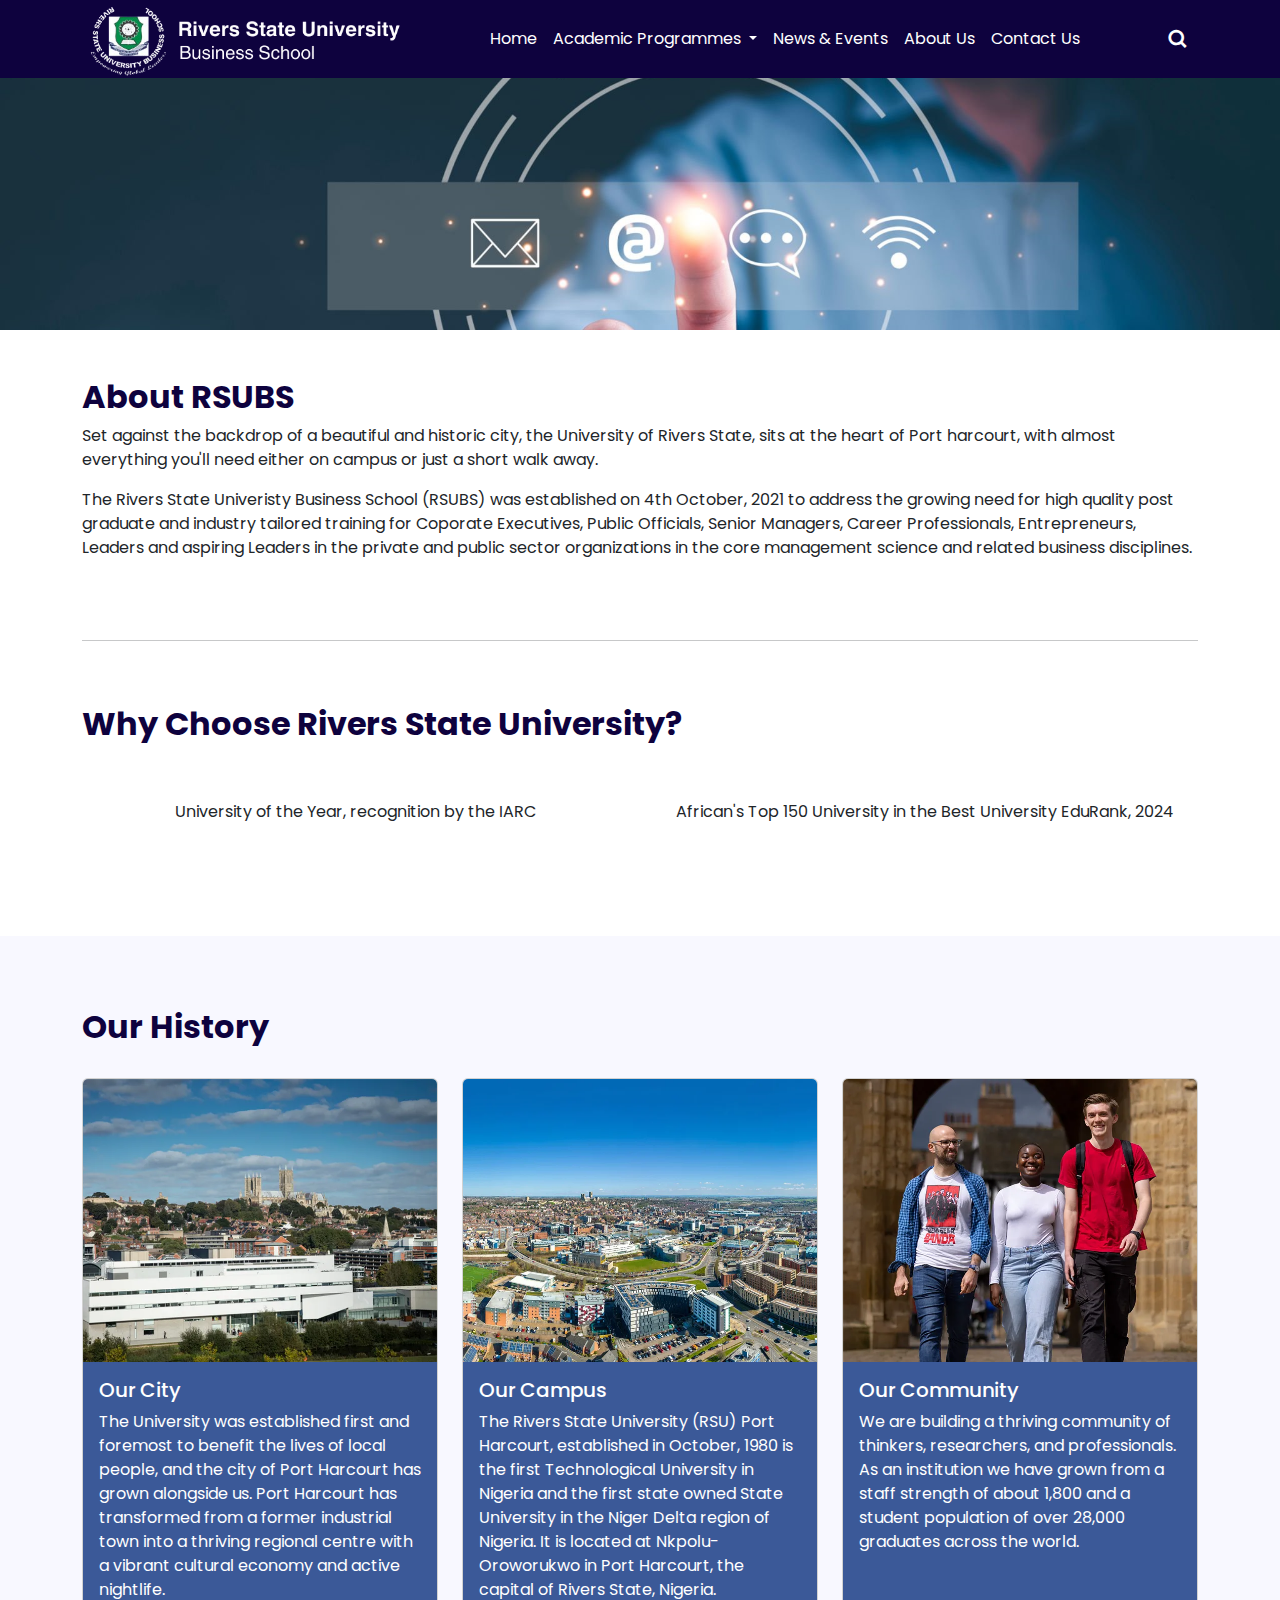
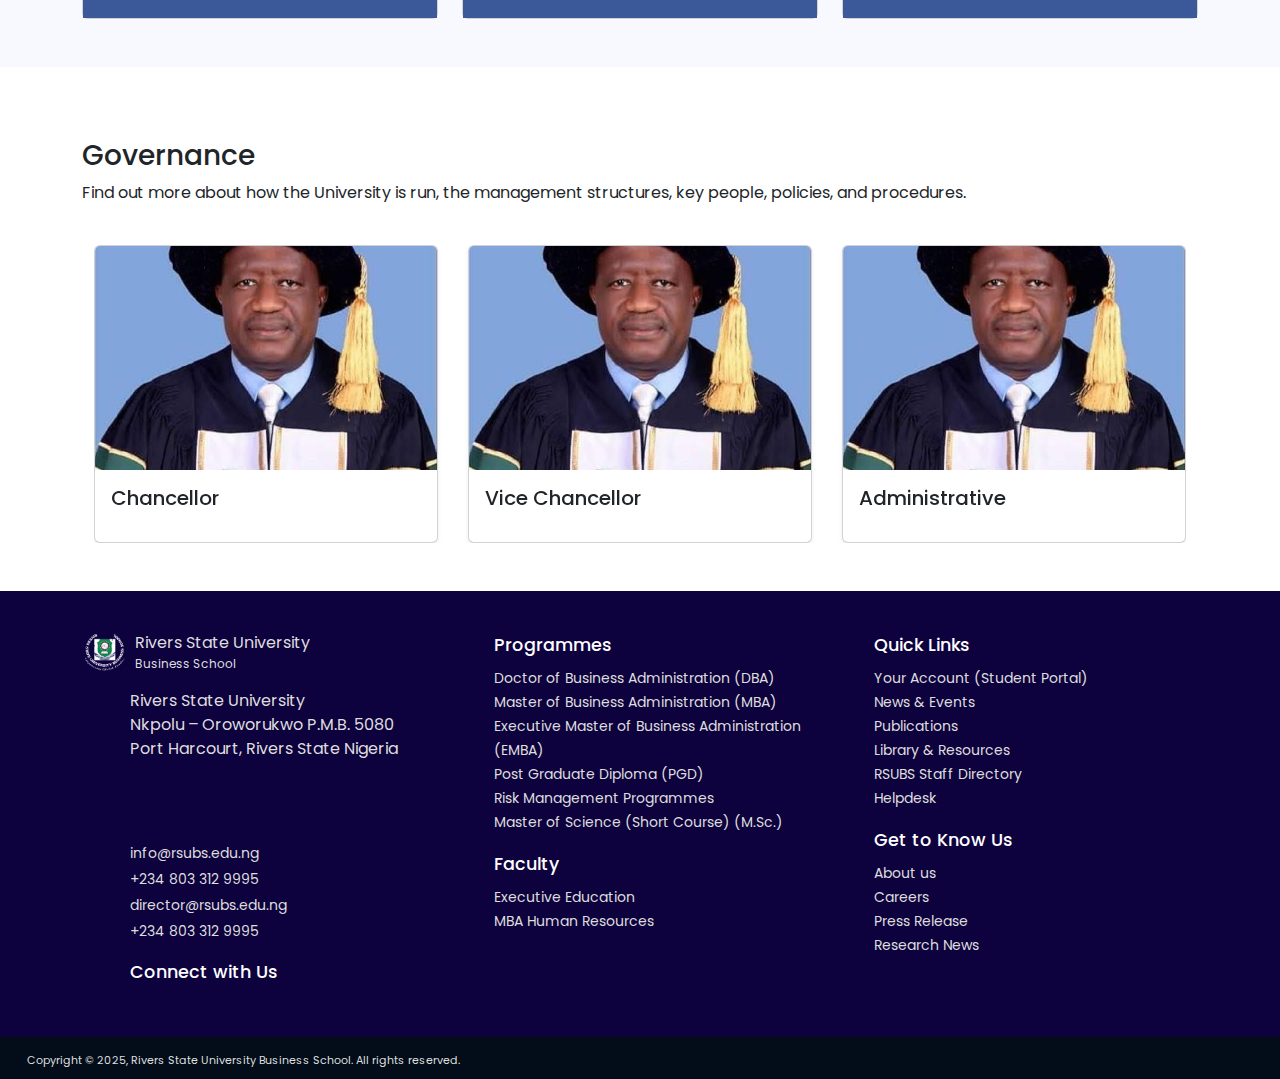
==== commit 38cebe42: "feat:add_news_about" ====
--- a/about.html
+++ b/about.html
@@ -31,7 +31,7 @@
       href="https://cdnjs.cloudflare.com/ajax/libs/OwlCarousel2/2.3.4/assets/owl.theme.default.min.css"
     />
     <link rel="stylesheet" href="style.css" />
-    <title>About Us</title>
+    <title>About the University</title>
   </head>
 
   <body>
@@ -154,7 +154,7 @@
                     </ul>
                   </li>
                   <li class="nav-item">
-                    <a class="nav-link" href="#news.html">News & Events</a>
+                    <a class="nav-link" href="news.html">News & Events</a>
                   </li>
                   <li class="nav-item">
                     <a class="nav-link" href="about.html">About Us</a>
@@ -200,7 +200,7 @@
                 management science and related business disciplines.
               </p>
             </div>
-            <hr class="">
+            <hr class="" />
             <div class="rsu-accolades py-5">
               <div>
                 <h3 class="rsu-accolades-heading pb-5">
@@ -231,7 +231,7 @@
         </section>
         <section class="rsu-history">
           <div class="container py-5">
-            <div class=" py-4">
+            <div class="py-4">
               <h3 class="rsu-history-heading">Our History</h3>
             </div>
             <div class="rsu-history-cards">
@@ -241,7 +241,7 @@
                     <img
                       src="images/ourCity.webp"
                       class="card-img-top"
-                      alt="..."
+                      alt="our city"
                     />
                     <div
                       class="card-body"
@@ -264,7 +264,7 @@
                     <img
                       src="images/ourCampus.webp"
                       class="card-img-top"
-                      alt="..."
+                      alt="our campus"
                     />
                     <div
                       class="card-body"
@@ -287,7 +287,7 @@
                     <img
                       src="images/ourCommunity.webp"
                       class="card-img-top"
-                      alt="..."
+                      alt="our community"
                     />
                     <div
                       class="card-body"
@@ -301,6 +301,63 @@
                         student population of over 28,000 graduates across the
                         world.
                       </p>
+                    </div>
+                  </div>
+                </div>
+              </div>
+            </div>
+          </div>
+        </section>
+        <section class="rsu-Governance">
+          <div class="container py-5">
+            <div class="py-4">
+              <h3 class="rsu-governance-heading">Governance</h3>
+              <p class="rsu-governance-subheading">
+                Find out more about how the University is run, the management
+                structures, key people, policies, and procedures.
+              </p>
+            </div>
+            <div class="rsu-governance-cards">
+              <div class="container">
+                <div class="row">
+                  <div class="col-md-12">
+                    <div class="testimonial_slider_area owl-carousel">
+                      <a href="governance.html" class="governance-link">
+                        <div class="card h-100 shadow-sm">
+                          <img
+                            src="images/vc-rsu.jpg"
+                            class="card-img-top"
+                            alt="Vice Chancellor"
+                          />
+                          <div class="card-body">
+                            <h5 class="card-title pb-2">Chancellor</h5>
+                          </div>
+                        </div>
+                      </a>
+                      <a href="governance.html" class="governance-link">
+                        <div class="card h-100 w-100 shadow-sm">
+                          <img
+                            src="images/vc-rsu.jpg"
+                            class="card-img-top"
+                            alt="Vice Chancellor"
+                          />
+                          <div class="card-body">
+                            <h5 class="card-title pb-2">Vice Chancellor</h5>
+                          </div>
+                        </div>
+                      </a>
+                      <a href="governance.html" class="governance-link">
+                        <div class="card h-auto w-100 shadow-sm">
+                          <img
+                            src="images/vc-rsu.jpg"
+                            class="card-img-top"
+                            alt="Vice Chancellor"
+                          />
+                          <div class="card-body">
+                            <h5 class="card-title pb-2">Administrative</h5>
+                          </div>
+                        </div>
+                      </a>
                     </div>
                   </div>
                 </div>
@@ -359,4 +416,4 @@
     <script src="js/headerFooter.js"></script>
     <script src="js/scripts.js"></script>
   </body>
-</html>
+</html>--- a/css/newIndexStyle.css
+++ b/css/newIndexStyle.css
@@ -179,7 +179,6 @@
     border: 1px solid #3b5998;
     /* box-shadow: rgba(0, 0, 0, 0.35) 0 2px 7px; */
     margin: 40px 0;
-    /* text-overflow: ellipsis; */
 }
 
 .box-area h5 {
@@ -214,9 +213,9 @@
     bottom: 0;
     margin: 0 auto;
     right: 0;
+    border-radius: 50%;
     z-index: 1;
     border: 5px solid #fff;
-    border-radius: 50%;
     box-shadow: 0 5px 4px rgba(0, 0, 0, 0.5);
 } 
 .box-area .img-area img {
@@ -351,3 +350,62 @@
         text-align: center;
     }
 }
+
+.governance-link {
+    text-decoration: none;
+}
+.governance-link .card {
+    transition: all .5s;
+}
+
+.governance-link .card:hover {
+    background: #9b9898;
+    color: #fff;
+}
+
+.governanceHero--img {
+    width: 100%;
+    /* padding-top: 21.09%; */
+    margin-top: 60px;
+    /* background-image: url(/images/contactus2.png); */
+    background-position: center;
+    background-size: cover;
+    background-repeat: no-repeat;
+    position:relative;
+}
+
+.pt-50 {
+    padding-top: 50px;
+}
+
+.float img {
+    float: left;
+    width: 50%;
+}
+
+.float img::after {
+    content: "";
+    clear: both;
+    display: table;
+}
+
+@media screen and (max-width: 576px){
+    .float img {
+        float: none;
+        width: 100%;
+    }
+}
+
+
+
+/* news and events */
+.news h3 {
+    font-size: 32px;
+    color: #0E023E;
+}
+@media screen and (max-width: 576px){
+    .news h3 {
+        font-size: 25px;
+        text-align: center;
+    }
+}